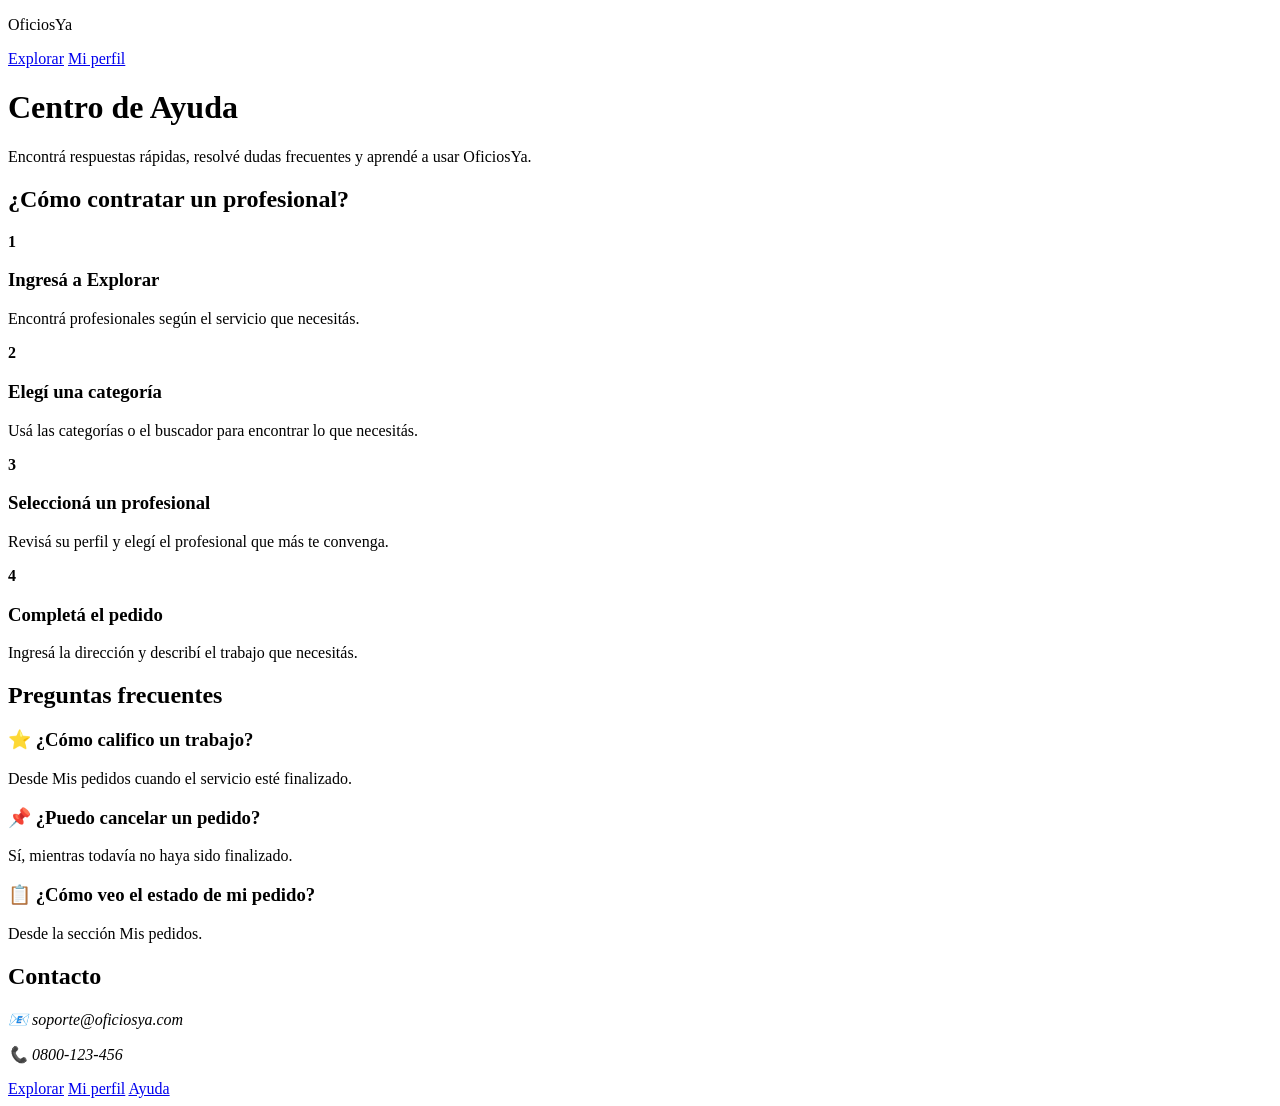
==== ayuda.html @ 7fcea19c "Actualizo la estructura de la página de ayuda" ====
<!DOCTYPE html>
<html lang="es">

<head>
    <meta charset="UTF-8">
    <meta name="viewport" content="width=device-width, initial-scale=1.0">
    <title>OficiosYa — Centro de Ayuda</title>
    <link rel="stylesheet" href="/css/styles.css?v=5">
</head>

<body>

    <header class="topbar">
        <p class="marca">
            <span class="punto"></span>
            OficiosYa
        </p>

        <nav>
            <a href="/pages/oficios.html">Explorar</a>
            <a href="/pages/perfil.html">Mi perfil</a>
        </nav>
    </header>

    <main class="seccion ayuda-container">

        <header class="ayuda-hero">
            <h1>Centro de Ayuda</h1>

            <p class="bajada">
                Encontrá respuestas rápidas, resolvé dudas frecuentes y aprendé a usar OficiosYa.
            </p>
        </header>

        <section class="panel ayuda-destacada">

            <h2>¿Cómo contratar un profesional?</h2>

            <section class="pasos-ayuda">

                <article class="paso-ayuda">
                    <strong class="numero-paso">1</strong>
                    <h3>Ingresá a Explorar</h3>
                    <p>
                        Encontrá profesionales según el servicio que necesitás.
                    </p>
                </article>

                <article class="paso-ayuda">
                    <strong class="numero-paso">2</strong>
                    <h3>Elegí una categoría</h3>
                    <p>
                        Usá las categorías o el buscador para encontrar lo que necesitás.
                    </p>
                </article>

                <article class="paso-ayuda">
                    <strong class="numero-paso">3</strong>
                    <h3>Seleccioná un profesional</h3>
                    <p>
                        Revisá su perfil y elegí el profesional que más te convenga.
                    </p>
                </article>

                <article class="paso-ayuda">
                    <strong class="numero-paso">4</strong>
                    <h3>Completá el pedido</h3>
                    <p>
                        Ingresá la dirección y describí el trabajo que necesitás.
                    </p>
                </article>

            </section>

        </section>

        <section class="panel">

            <h2>Preguntas frecuentes</h2>

            <article class="faq-item">
                <h3>⭐ ¿Cómo califico un trabajo?</h3>
                <p>
                    Desde Mis pedidos cuando el servicio esté finalizado.
                </p>
            </article>

            <article class="faq-item">
                <h3>📌 ¿Puedo cancelar un pedido?</h3>
                <p>
                    Sí, mientras todavía no haya sido finalizado.
                </p>
            </article>

            <article class="faq-item">
                <h3>📋 ¿Cómo veo el estado de mi pedido?</h3>
                <p>
                    Desde la sección Mis pedidos.
                </p>
            </article>

        </section>

        <section class="panel contacto-panel">

            <h2>Contacto</h2>

            <address class="contacto-grid">

                <p class="contacto-item">
                    📧 soporte@oficiosya.com
                </p>

                <p class="contacto-item">
                    📞 0800-123-456
                </p>

            </address>

        </section>

    </main>

    <footer class="bottom-nav">
        <nav>
            <a href="/pages/oficios.html">Explorar</a>
            <a href="/pages/perfil.html">Mi perfil</a>
            <a href="/pages/ayuda.html">Ayuda</a>
        </nav>
    </footer>

</body>
</html>
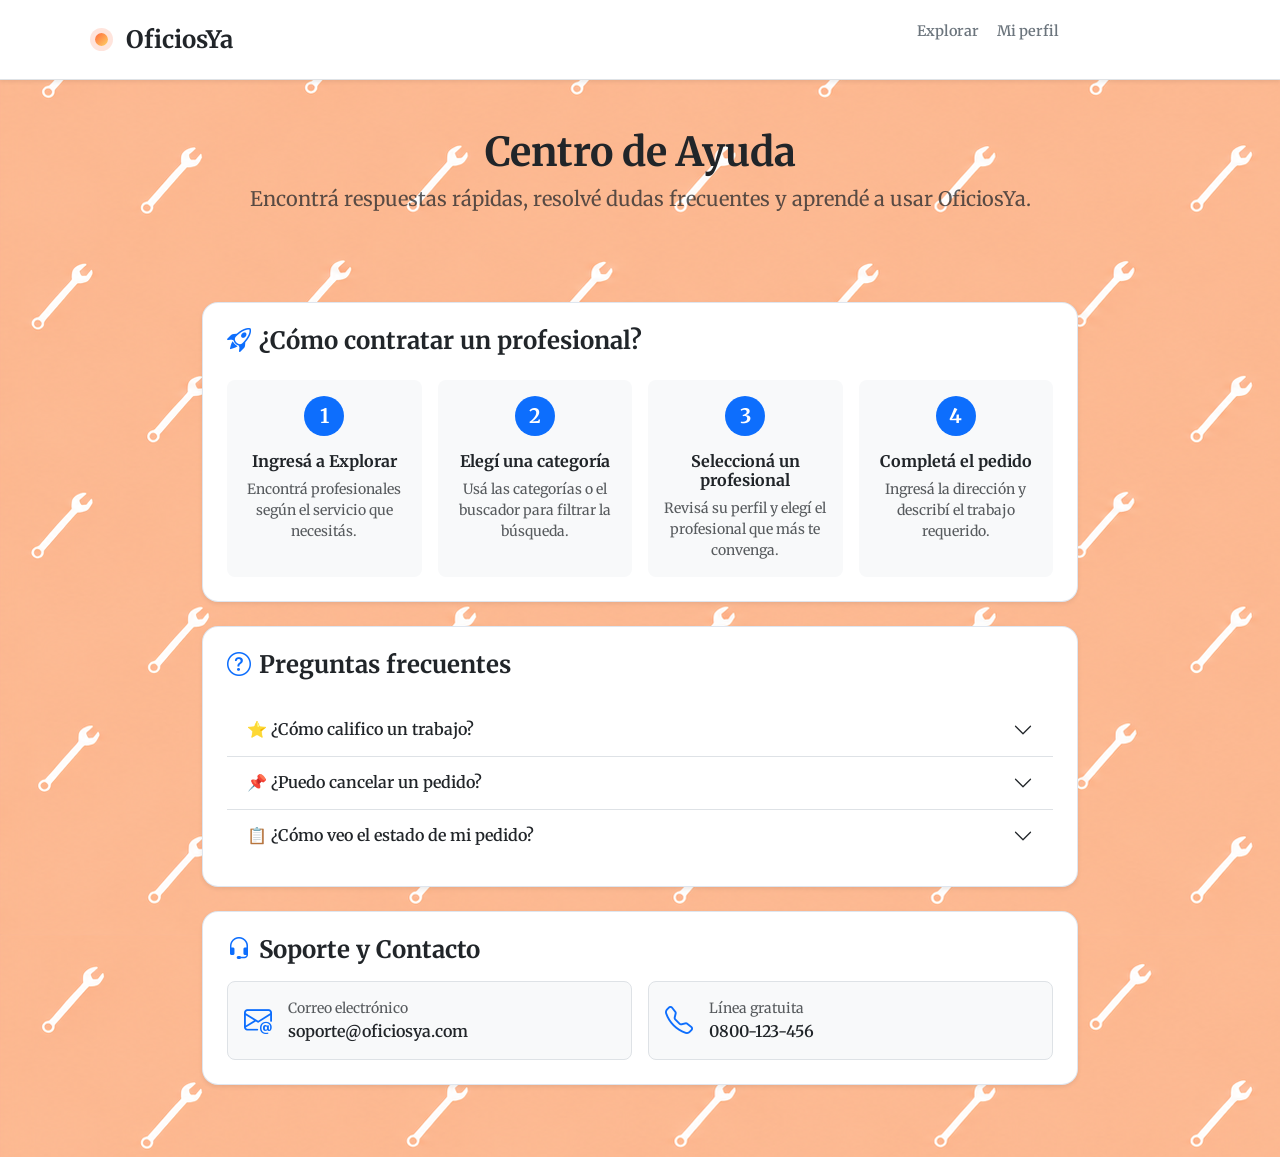
==== commit dd8f4cc1: "Agregue centro de ayuda con preguntas frecuentes en la pagina ayuda.html" ====
--- a/ayuda.html
+++ b/ayuda.html
@@ -5,129 +5,185 @@
     <meta charset="UTF-8">
     <meta name="viewport" content="width=device-width, initial-scale=1.0">
     <title>OficiosYa — Centro de Ayuda</title>
-    <link rel="stylesheet" href="/css/styles.css?v=5">
+
+    <!-- Bootstrap 5 CSS e Icons -->
+    <link href="https://cdn.jsdelivr.net/npm/bootstrap@5.3.3/dist/css/bootstrap.min.css" rel="stylesheet">
+    <link rel="stylesheet" href="https://cdn.jsdelivr.net/npm/bootstrap-icons@1.11.3/font/bootstrap-icons.min.css">
+    <link rel="stylesheet" href="styles.css">
 </head>
 
-<body>
+<body class="bg-light pb-5">
 
-    <header class="topbar">
-        <p class="marca">
-            <span class="punto"></span>
-            OficiosYa
-        </p>
-
-        <nav>
-            <a href="/pages/oficios.html">Explorar</a>
-            <a href="/pages/perfil.html">Mi perfil</a>
+    <!-- Header Principal -->
+    <header class="topbar border-bottom bg-white sticky-top shadow-sm py-2 px-3">
+        <nav class="container d-flex align-items-center justify-content-between">
+            <a href="menu.html" class="marca d-flex align-items-center text-decoration-none fw-bold fs-4 text-dark">
+                <span class="punto me-2"></span> OficiosYa
+            </a>
+            <ul class="nav d-none d-md-flex gap-3 list-unstyled mb-0">
+                <li><a href="oficios.html" class="nav-link text-secondary fw-semibold p-0">Explorar</a></li>
+                <li><a href="perfil.html" class="nav-link text-secondary fw-semibold p-0">Mi perfil</a></li>
+                <li>
+                <button id="btn-cerrar-sesion" class="btn btn-outline-danger btn-sm rounded-pill px-3">
+                    Cerrar sesión
+                </button>
+            </li>
+            </ul>
         </nav>
     </header>
 
-    <main class="seccion ayuda-container">
+    <!-- Contenido Principal -->
+    <main class="container my-4 ayuda-container" style="max-width: 900px;">
 
-        <header class="ayuda-hero">
-            <h1>Centro de Ayuda</h1>
-
-            <p class="bajada">
+        <!-- Hero Section -->
+        <header class="ayuda-hero text-center mb-5 py-4">
+            <h1 class="display-6 fw-bold text-dark mb-2">Centro de Ayuda</h1>
+            <p class="bajada text-muted fs-5">
                 Encontrá respuestas rápidas, resolvé dudas frecuentes y aprendé a usar OficiosYa.
             </p>
         </header>
 
-        <section class="panel ayuda-destacada">
+        <!-- Pasos para contratar -->
+        <section class="panel ayuda-destacada bg-white rounded-4 p-4 shadow-sm mb-4">
+            <h2 class="h4 fw-bold text-dark mb-4 d-flex align-items-center gap-2">
+                <i class="bi bi-rocket-takeoff text-primary"></i> ¿Cómo contratar un profesional?
+            </h2>
 
-            <h2>¿Cómo contratar un profesional?</h2>
-
-            <section class="pasos-ayuda">
-
-                <article class="paso-ayuda">
-                    <strong class="numero-paso">1</strong>
-                    <h3>Ingresá a Explorar</h3>
-                    <p>
-                        Encontrá profesionales según el servicio que necesitás.
-                    </p>
+            <section class="row g-3 pasos-ayuda">
+                <article class="col-12 col-sm-6 col-md-3">
+                    <section class="card h-100 border-0 bg-light p-3 text-center rounded-3">
+                        <span class="badge bg-primary rounded-circle mb-3 mx-auto d-flex align-items-center justify-content-center fs-5" style="width: 40px; height: 40px;">1</span>
+                        <h3 class="h6 fw-bold text-dark">Ingresá a Explorar</h3>
+                        <p class="small text-muted mb-0">Encontrá profesionales según el servicio que necesitás.</p>
+                    </section>
                 </article>
 
-                <article class="paso-ayuda">
-                    <strong class="numero-paso">2</strong>
-                    <h3>Elegí una categoría</h3>
-                    <p>
-                        Usá las categorías o el buscador para encontrar lo que necesitás.
-                    </p>
+                <article class="col-12 col-sm-6 col-md-3">
+                    <section class="card h-100 border-0 bg-light p-3 text-center rounded-3">
+                        <span class="badge bg-primary rounded-circle mb-3 mx-auto d-flex align-items-center justify-content-center fs-5" style="width: 40px; height: 40px;">2</span>
+                        <h3 class="h6 fw-bold text-dark">Elegí una categoría</h3>
+                        <p class="small text-muted mb-0">Usá las categorías o el buscador para filtrar la búsqueda.</p>
+                    </section>
                 </article>
 
-                <article class="paso-ayuda">
-                    <strong class="numero-paso">3</strong>
-                    <h3>Seleccioná un profesional</h3>
-                    <p>
-                        Revisá su perfil y elegí el profesional que más te convenga.
-                    </p>
+                <article class="col-12 col-sm-6 col-md-3">
+                    <section class="card h-100 border-0 bg-light p-3 text-center rounded-3">
+                        <span class="badge bg-primary rounded-circle mb-3 mx-auto d-flex align-items-center justify-content-center fs-5" style="width: 40px; height: 40px;">3</span>
+                        <h3 class="h6 fw-bold text-dark">Seleccioná un profesional</h3>
+                        <p class="small text-muted mb-0">Revisá su perfil y elegí el profesional que más te convenga.</p>
+                    </section>
                 </article>
 
-                <article class="paso-ayuda">
-                    <strong class="numero-paso">4</strong>
-                    <h3>Completá el pedido</h3>
-                    <p>
-                        Ingresá la dirección y describí el trabajo que necesitás.
-                    </p>
+                <article class="col-12 col-sm-6 col-md-3">
+                    <section class="card h-100 border-0 bg-light p-3 text-center rounded-3">
+                        <span class="badge bg-primary rounded-circle mb-3 mx-auto d-flex align-items-center justify-content-center fs-5" style="width: 40px; height: 40px;">4</span>
+                        <h3 class="h6 fw-bold text-dark">Completá el pedido</h3>
+                        <p class="small text-muted mb-0">Ingresá la dirección y describí el trabajo requerido.</p>
+                    </section>
+                </article>
+            </section>
+        </section>
+
+        <!-- Preguntas Frecuentes (Accordion) -->
+        <section class="panel bg-white rounded-4 p-4 shadow-sm mb-4">
+            <h2 class="h4 fw-bold text-dark mb-4 d-flex align-items-center gap-2">
+                <i class="bi bi-question-circle text-primary"></i> Preguntas frecuentes
+            </h2>
+
+            <section class="accordion accordion-flush" id="faqAccordion">
+                <article class="accordion-item border-bottom">
+                    <h3 class="accordion-header">
+                        <button class="accordion-button collapsed fw-semibold text-dark fs-6" type="button" data-bs-toggle="collapse" data-bs-target="#faqOne">
+                            ⭐ ¿Cómo califico un trabajo?
+                        </button>
+                    </h3>
+                    <section id="faqOne" class="accordion-collapse collapse" data-bs-parent="#faqAccordion">
+                        <p class="accordion-body text-muted small mb-0">
+                            Podés calificar y dejar tu reseña desde la sección <strong>Mis pedidos</strong> una vez que el profesional haya marcado el servicio como finalizado.
+                        </p>
+                    </section>
                 </article>
 
+                <article class="accordion-item border-bottom">
+                    <h3 class="accordion-header">
+                        <button class="accordion-button collapsed fw-semibold text-dark fs-6" type="button" data-bs-toggle="collapse" data-bs-target="#faqTwo">
+                            📌 ¿Puedo cancelar un pedido?
+                        </button>
+                    </h3>
+                    <section id="faqTwo" class="accordion-collapse collapse" data-bs-parent="#faqAccordion">
+                        <p class="accordion-body text-muted small mb-0">
+                            Sí, podés cancelar un pedido en cualquier momento mientras todavía no haya sido marcado como finalizado por el trabajador.
+                        </p>
+                    </section>
+                </article>
+
+                <article class="accordion-item">
+                    <h3 class="accordion-header">
+                        <button class="accordion-button collapsed fw-semibold text-dark fs-6" type="button" data-bs-toggle="collapse" data-bs-target="#faqThree">
+                            📋 ¿Cómo veo el estado de mi pedido?
+                        </button>
+                    </h3>
+                    <section id="faqThree" class="accordion-collapse collapse" data-bs-parent="#faqAccordion">
+                        <p class="accordion-body text-muted small mb-0">
+                            Ingresando a la sección <strong>Mis pedidos</strong> o desde tu panel principal en el menú de usuario.
+                        </p>
+                    </section>
+                </article>
             </section>
-
         </section>
 
-        <section class="panel">
+        <!-- Contacto -->
+        <section class="panel contacto-panel bg-white rounded-4 p-4 shadow-sm">
+            <h2 class="h4 fw-bold text-dark mb-3 d-flex align-items-center gap-2">
+                <i class="bi bi-headset text-primary"></i> Soporte y Contacto
+            </h2>
 
-            <h2>Preguntas frecuentes</h2>
+            <address class="row g-3 mb-0 fs-6 fst-normal">
+                <article class="col-12 col-md-6">
+                    <section class="d-flex align-items-center gap-3 p-3 bg-light rounded-3 border">
+                        <i class="bi bi-envelope-at fs-3 text-primary"></i>
+                        <p class="mb-0">
+                            <span class="d-block small text-muted">Correo electrónico</span>
+                            <a href="mailto:soporte@oficiosya.com" class="fw-semibold text-dark text-decoration-none">soporte@oficiosya.com</a>
+                        </p>
+                    </section>
+                </article>
 
-            <article class="faq-item">
-                <h3>⭐ ¿Cómo califico un trabajo?</h3>
-                <p>
-                    Desde Mis pedidos cuando el servicio esté finalizado.
-                </p>
-            </article>
-
-            <article class="faq-item">
-                <h3>📌 ¿Puedo cancelar un pedido?</h3>
-                <p>
-                    Sí, mientras todavía no haya sido finalizado.
-                </p>
-            </article>
-
-            <article class="faq-item">
-                <h3>📋 ¿Cómo veo el estado de mi pedido?</h3>
-                <p>
-                    Desde la sección Mis pedidos.
-                </p>
-            </article>
-
-        </section>
-
-        <section class="panel contacto-panel">
-
-            <h2>Contacto</h2>
-
-            <address class="contacto-grid">
-
-                <p class="contacto-item">
-                    📧 soporte@oficiosya.com
-                </p>
-
-                <p class="contacto-item">
-                    📞 0800-123-456
-                </p>
-
+                <article class="col-12 col-md-6">
+                    <section class="d-flex align-items-center gap-3 p-3 bg-light rounded-3 border">
+                        <i class="bi bi-telephone fs-3 text-primary"></i>
+                        <p class="mb-0">
+                            <span class="d-block small text-muted">Línea gratuita</span>
+                            <a href="tel:0800123456" class="fw-semibold text-dark text-decoration-none">0800-123-456</a>
+                        </p>
+                    </section>
+                </article>
             </address>
-
         </section>
 
     </main>
 
-    <footer class="bottom-nav">
-        <nav>
-            <a href="/pages/oficios.html">Explorar</a>
-            <a href="/pages/perfil.html">Mi perfil</a>
-            <a href="/pages/ayuda.html">Ayuda</a>
+    <!-- Navegación inferior Móvil -->
+    <footer class="bottom-nav d-md-none fixed-bottom bg-white border-top py-2">
+        <nav class="d-flex justify-content-around align-items-center">
+            <a href="oficios.html" class="d-flex flex-column align-items-center text-decoration-none text-secondary small">
+                <i class="bi bi-search fs-5"></i>
+                <span>Explorar</span>
+            </a>
+            <a href="perfil.html" class="d-flex flex-column align-items-center text-decoration-none text-secondary small">
+                <i class="bi bi-person fs-5"></i>
+                <span>Mi perfil</span>
+            </a>
+            <a href="ayuda.html" class="d-flex flex-column align-items-center text-decoration-none text-primary fw-bold small">
+                <i class="bi bi-question-circle-fill fs-5"></i>
+                <span>Ayuda</span>
+            </a>
         </nav>
     </footer>
 
+    <!-- JS de Bootstrap y App Centralizada -->
+    <script src="https://cdn.jsdelivr.net/npm/bootstrap@5.3.3/dist/js/bootstrap.bundle.min.js"></script>
+    <script src="app.js"></script>
 </body>
+
 </html>
--- a/styles.css
+++ b/styles.css
@@ -0,0 +1,2098 @@
+@import url('https://fonts.googleapis.com/css2?family=Merriweather:ital,opsz,wght@0,18..144,300..900;1,18..144,300..900&display=swap');
+:root {
+  --azul: #17324d;
+  --azul-claro: #28577a;
+  --azul-tinta: #0f2233;
+  --terracota: #ff6b3d;
+  --terracota-oscuro: #dd4f25;
+  --fondo: #f5f7fb;
+  --fondo-calido: #fff7f1;
+  --papel: #ffffff;
+  --texto: #18212f;
+  --texto-suave: #667085;
+  --verde: #16875d;
+  --rojo: #d94646;
+  --borde: #dde5ee;
+  --borde-fuerte: #c7d2df;
+
+  --sombra: 0 10px 30px rgba(20, 45, 75, 0.08);
+  --sombra-fuerte: 0 18px 50px rgba(20, 45, 75, 0.16);
+
+  --radio: 18px;
+}
+
+* {
+  box-sizing: border-box;
+}
+
+html {
+  scroll-behavior: smooth;
+}
+
+body {
+  margin: 0;
+  min-height: 100vh;
+  padding-bottom: 112px;
+  background-image: url('./img/fondollave.png');
+
+  font-family: 'Merriweather', system-ui, sans-serif;
+  color: var(--texto);
+
+
+}
+
+body.sin-bottom-nav {
+  padding-bottom: 0;
+}
+
+a {
+  color: inherit;
+  text-decoration: none;
+}
+/* --- 
+button,
+input,
+select,
+textarea {
+  font: inherit;
+}
+
+h1,
+h2,
+h3,
+.titulo-marca {
+  margin: 0;
+  color: var(--azul-tinta);
+}
+
+h1 {
+  font-size: clamp(2rem, 4vw, 3rem);
+  line-height: 1.06;
+  font-weight: 800;
+}
+
+h2 {
+  font-size: 1.25rem;
+  line-height: 1.2;
+  font-weight: 800;
+}
+
+h3 {
+  font-size: 1rem;
+  line-height: 1.3;
+  font-weight: 700;
+} --- */
+
+.topbar {
+  position: sticky;
+  top: 0;
+  z-index: 20;
+
+  display: flex;
+  align-items: center;
+  justify-content: space-between;
+  gap: 16px;
+
+  min-height: 80px;
+  padding: 14px clamp(16px, 4vw, 34px);
+
+  color: #fff;
+  background: rgba(15, 34, 51, 0.92);
+  border-bottom: 1px solid rgba(255, 255, 255, 0.12);
+  box-shadow: 0 14px 36px rgba(15, 34, 51, 0.18);
+
+  backdrop-filter: blur(16px);
+}
+
+.topbar .marca {
+  display: inline-flex;
+  align-items: center;
+  gap: 10px;
+
+  font-size: 1.18rem;
+  font-weight: 800;
+  white-space: nowrap;
+}
+
+.marca .punto {
+  width: 13px;
+  height: 13px;
+
+  border-radius: 999px;
+  background: linear-gradient(135deg, var(--terracota), #ffd166);
+
+  box-shadow: 0 0 0 5px rgba(255, 107, 61, 0.18);
+}
+
+.topbar nav {
+  display: flex;
+  align-items: center;
+  justify-content: flex-end;
+  flex-wrap: wrap;
+  gap: 8px;
+
+  font-size: 0.9rem;
+}
+
+.topbar nav a,
+.topbar nav button {
+  padding: 8px 12px;
+
+  color: rgba(255, 255, 255, 0.9);
+  background: rgba(255, 255, 255, 0.08);
+
+  border: 1px solid rgba(255, 255, 255, 0.1);
+  border-radius: 999px;
+
+  cursor: pointer;
+  transition: 160ms ease;
+}
+
+.topbar nav a:hover,
+.topbar nav button:hover {
+  color: #fff;
+  background: rgba(255, 255, 255, 0.15);
+}
+
+.usuario-chip {
+  display: inline-flex;
+  align-items: center;
+  gap: 8px;
+
+  padding: 8px 12px;
+
+  color: #fff;
+  background: rgba(255, 255, 255, 0.13);
+
+  border: 1px solid rgba(255, 255, 255, 0.14);
+  border-radius: 999px;
+
+  font-size: 0.84rem;
+  font-weight: 600;
+}
+
+
+.landing-header {
+  background: transparent;
+  border-bottom: none;
+}
+
+.landing-header-inner {
+  display: flex;
+  align-items: center;
+  justify-content: space-between;
+  gap: 16px;
+
+  max-width: 1100px;
+  margin: 0 auto;
+ padding: 5px 24px;
+}
+
+.marca-landing {
+  color: var(--azul-tinta);
+  font-size: 2.4rem;
+  font-weight: 800;
+}
+
+.marca-landing .resaltado-marca {
+  color: var(--terracota);
+}
+ 
+
+/*---.landing-header-acciones {
+  display: flex;
+  align-items: center;
+  gap: 10px;
+}
+
+.btn-header-fantasma,
+.btn-header-solido {
+  min-height: 32px;
+  padding: 6px 14px;
+
+  border-radius: 999px;
+
+  font-weight: 700;
+  cursor: pointer;
+  transition: 160ms ease;
+}
+
+.btn-header-fantasma {
+  color: var(--azul);
+  background: #fff;
+  border: 1px solid var(--borde);
+}
+
+.btn-header-solido {
+  color: #fff;
+  background: var(--azul);
+  border: 1px solid var(--azul);
+}
+
+.btn-header-fantasma:hover {
+  border-color: var(--azul-claro);
+  transform: translateY(-1px);
+}
+
+.btn-header-solido:hover {
+  background: var(--azul-claro);
+  transform: translateY(-1px);
+} ----*/
+
+
+/* --- .contenedor,
+.contenedor-angosto {
+  width: min(100%, 1040px);
+  margin: 0 auto;
+  padding: clamp(28px, 5vw, 48px) 20px 64px;
+}
+
+.contenedor-angosto {
+  width: min(100%, 620px);
+} -----*/
+
+.encabezado-pagina {
+  margin-bottom: 24px;
+}
+
+.encabezado-pagina .eyebrow {
+  display: inline-flex;
+
+  margin-bottom: 8px;
+  padding: 6px 10px;
+
+  color: var(--terracota-oscuro);
+  background: rgba(255, 107, 61, 0.11);
+
+  border-radius: 999px;
+
+  font-size: 0.72rem;
+  font-weight: 800;
+  letter-spacing: 0.08em;
+  text-transform: uppercase;
+}
+
+.encabezado-pagina h1 {
+  font-size: clamp(1.7rem, 4vw, 2.35rem);
+}
+
+.encabezado-pagina p {
+  margin: 8px 0 0;
+
+  color: var(--texto-suave);
+  line-height: 1.55;
+}
+
+.panel {
+  padding: clamp(20px, 4vw, 32px);
+
+  background: rgba(255, 255, 255, 0.88);
+  border: 1px solid rgba(221, 229, 238, 0.94);
+  border-radius: var(--radio);
+
+  box-shadow: var(--sombra);
+
+  backdrop-filter: blur(12px);
+}
+
+/* --- .campo {
+  margin-bottom: 18px;
+}
+
+.campo label {
+  display: block;
+
+  margin-bottom: 7px;
+
+  color: var(--azul);
+  font-size: 0.86rem;
+  font-weight: 700;
+}
+
+.campo input,
+.campo select,
+.campo textarea {
+  width: 100%;
+  min-height: 46px;
+  padding: 12px 14px;
+
+  color: var(--texto);
+  background: #f9fbfd;
+
+  border: 1px solid var(--borde);
+  border-radius: 12px;
+
+  outline: none;
+  transition: 160ms ease;
+}
+
+.campo textarea {
+  min-height: 108px;
+  resize: vertical;
+  line-height: 1.5;
+}
+
+.campo input:focus,
+.campo select:focus,
+.campo textarea:focus {
+  background: #fff;
+  border-color: var(--terracota);
+
+  box-shadow: 0 0 0 4px rgba(255, 107, 61, 0.14);
+}
+
+.btn {
+  display: inline-flex;
+  align-items: center;
+  justify-content: center;
+  gap: 8px;
+
+  min-height: 44px;
+  padding: 12px 20px;
+
+  border: 1px solid transparent;
+  border-radius: 12px;
+
+  font-weight: 800;
+  cursor: pointer;
+  transition: 160ms ease;
+}
+
+.btn:active {
+  transform: translateY(1px);
+}---*/
+
+.btn-primario {
+  color: #fff;
+  background: linear-gradient(
+    135deg,
+    var(--terracota),
+    #ff8a57
+  );
+
+  box-shadow: 0 10px 22px rgba(255, 107, 61, 0.26);
+}
+
+.btn-primario:hover {
+  background: linear-gradient(
+    135deg,
+    var(--terracota-oscuro),
+    var(--terracota)
+  );
+
+  box-shadow: 0 14px 30px rgba(255, 107, 61, 0.34);
+  transform: translateY(-1px);
+}
+
+.btn-secundario {
+  color: #fff;
+  background: var(--azul);
+}
+
+.btn-secundario:hover {
+  background: var(--azul-claro);
+  transform: translateY(-1px);
+}
+
+.btn-fantasma {
+  color: var(--azul);
+  background: #fff;
+  border-color: var(--borde);
+}
+
+.btn-fantasma:hover {
+  border-color: var(--azul-claro);
+  transform: translateY(-1px);
+}
+
+.btn-bloque {
+  width: 100%;
+}
+
+.btn-chico {
+  min-height: 34px;
+  padding: 8px 13px;
+  border-radius: 10px;
+
+  font-size: 0.82rem;
+}
+
+.btn-ocupado {
+  color: var(--texto-suave);
+  background: #eef2f6;
+  border-color: #e5ebf1;
+
+  cursor: not-allowed;
+}
+
+
+.tabs-rol {
+  display: flex;
+  gap: 5px;
+
+  margin-bottom: 24px;
+  padding: 5px;
+
+  background: #eef3f8;
+  border: 1px solid var(--borde);
+  border-radius: 14px;
+}
+
+.tabs-rol button {
+  flex: 1;
+  min-height: 42px;
+
+  border: 0;
+  border-radius: 10px;
+
+  background: transparent;
+  color: var(--texto-suave);
+
+  font-weight: 800;
+  cursor: pointer;
+}
+
+.tabs-rol button.activo {
+  color: #fff;
+  background: var(--azul);
+
+  box-shadow: 0 8px 18px rgba(23, 50, 77, 0.2);
+}
+
+/*--------*/
+.hero {
+  width: min(100%, 720px);
+  margin: 0 auto;
+  padding: clamp(30px, 6vw, 58px) 20px 10px;
+}
+
+.hero .ubicacion-chip {
+  display: inline-flex;
+  align-items: center;
+  gap: 7px;
+
+  margin-bottom: 16px;
+  padding: 7px 12px;
+
+  color: var(--terracota-oscuro);
+  background: rgba(255, 107, 61, 0.12);
+
+  border: 1px solid rgba(255, 107, 61, 0.18);
+  border-radius: 999px;
+
+  font-size: 0.75rem;
+  font-weight: 800;
+  letter-spacing: 0.04em;
+  text-transform: uppercase;
+}
+
+.hero h1 .resaltado {
+  color: var(--terracota);
+}
+
+.hero p.bajada {
+  margin: 14px 0 0;
+
+  color: var(--texto-suave);
+  font-size: 1rem;
+  line-height: 1.6;
+}
+
+
+.buscador-hero {
+  display: flex;
+  align-items: center;
+  gap: 8px;
+
+  margin-top: 24px;
+  padding: 7px;
+
+  background: #fff;
+  border: 1px solid var(--borde);
+  border-radius: 16px;
+
+  box-shadow: var(--sombra);
+}
+
+.buscador-hero input {
+  flex: 1;
+  min-width: 0;
+  min-height: 48px;
+
+  padding: 0 14px;
+
+  border: 0;
+  outline: none;
+
+  color: var(--texto);
+  background: transparent;
+}
+
+.buscador-hero button {
+  flex-shrink: 0;
+
+  min-height: 48px;
+  padding: 0 18px;
+
+  color: #fff;
+  background: var(--azul);
+ border: 0;
+ border-radius: 12px;
+
+  font-weight: 800;
+  cursor: pointer;
+}
+
+.buscador-hero button:hover {
+  background: var(--azul-claro);
+}
+
+.banner-promo,
+.seccion,
+.como-funciona {
+  width: min(100%, 720px);
+  margin: 0 auto;
+  padding: 28px 20px 0;
+}
+
+.banner-promo .caja {
+  display: flex;
+  align-items: center;
+  justify-content: space-between;
+  gap: 14px;
+
+  padding: 18px;
+
+  background: linear-gradient(
+    135deg,
+    #fff,
+    var(--fondo-calido)
+  );
+
+  border: 1px solid rgba(255, 107, 61, 0.25);
+  border-radius: var(--radio);
+
+  box-shadow: var(--sombra);
+}
+
+.banner-promo .texto strong {
+  display: block;
+  margin-bottom: 3px;
+
+  color: var(--azul-tinta);
+  font-size: 0.96rem;
+}
+
+.banner-promo .texto span {
+  color: var(--texto-suave);
+  font-size: 0.86rem;
+  line-height: 1.45;
+}
+
+.seccion .fila-titulo,
+.como-funciona .fila-titulo {
+  display: flex;
+  align-items: center;
+  justify-content: space-between;
+  gap: 14px;
+
+  margin-bottom: 16px;
+}
+
+.seccion .fila-titulo a {
+  color: var(--terracota-oscuro);
+  font-size: 0.86rem;
+  font-weight: 800;
+}
+
+.grid-categorias {
+  display: grid;
+
+  grid-template-columns: repeat(4, minmax(0, 1fr));
+  gap: 12px;
+}
+
+.chip-categoria {
+  display: flex;
+  flex-direction: column;
+  align-items: center;
+  justify-content: center;
+
+  min-height: 96px;
+  padding: 14px 8px;
+
+  background: rgba(255, 255, 255, 0.88);
+  border: 1px solid var(--borde);
+  border-radius: 16px;
+
+  box-shadow: 0 8px 20px rgba(20, 45, 75, 0.06);
+
+  text-align: center;
+  cursor: pointer;
+  transition: 160ms ease;
+}
+
+.chip-categoria:hover,
+.chip-categoria.activo {
+  background: #fff7f1;
+  border-color: rgba(255, 107, 61, 0.58);
+  transform: translateY(-2px);
+}
+
+.chip-categoria .icono-cat {
+  font-size: 1.45rem;
+}
+ .icono-img {
+  width: 40px;
+  height: 40px;
+}
+ .boton-img {
+  width: 32px;
+  height: 32px;
+}
+.chip-categoria .label-cat {
+  color: var(--texto);
+  font-size: 0.72rem;
+  font-weight: 800;
+  line-height: 1.2;
+  overflow-wrap: anywhere;
+}
+
+.chip-categoria.activo .label-cat {
+  color: var(--terracota-oscuro);
+}
+/*--------*/
+.tarjeta-profesional,
+.tarjeta-pedido,
+.ficha-oficio,
+.paso-funciona,
+.acceso-card {
+  background: rgba(255, 255, 255, 0.92);
+  border: 1px solid var(--borde);
+  border-radius: var(--radio);
+
+  box-shadow: 0 8px 22px rgba(20, 45, 75, 0.06);
+
+  transition: 160ms ease;
+}
+
+.tarjeta-profesional,
+.tarjeta-pedido,
+.ficha-oficio {
+  margin-bottom: 14px;
+}
+
+.tarjeta-profesional {
+  cursor: pointer;
+}
+
+/* Complementos visuales: la grilla, los cards, los botones y las nav-pills
+   se resuelven con Bootstrap; estas reglas sólo mantienen la identidad OficiosYa. */
+.category-card {
+  transition: transform 160ms ease, box-shadow 160ms ease;
+}
+
+.category-card:hover {
+  transform: translateY(-3px);
+  box-shadow: var(--sombra-fuerte) !important;
+}
+
+/* Categorías y buscador: color suave sin perder contraste ni legibilidad. */
+.category-card {
+  color: var(--azul-tinta) !important;
+  background-color: rgba(40, 87, 122, 0.14) !important;
+  border: 1px solid rgba(40, 87, 122, 0.28) !important;
+}
+
+.category-card .label-cat {
+  color: var(--azul-tinta) !important;
+}
+
+.category-card:hover,
+.category-card:focus-visible {
+  color: var(--azul-tinta) !important;
+  background-color: rgba(40, 87, 122, 0.23) !important;
+  border-color: rgba(40, 87, 122, 0.55) !important;
+}
+
+.search-transparent {
+  background: transparent !important;
+}
+
+.search-transparent .form-control {
+  color: var(--azul-tinta) !important;
+  background-color: transparent !important;
+  border-color: rgba(40, 87, 122, 0.45) !important;
+  box-shadow: none !important;
+}
+
+.search-transparent .form-control::placeholder {
+  color: #526a7e;
+  opacity: 1;
+}
+
+.search-transparent .form-control:focus {
+  border-color: var(--azul-claro) !important;
+  box-shadow: 0 0 0 0.25rem rgba(40, 87, 122, 0.18) !important;
+}
+
+/* Tarjetas "Cerca de vos": borde azul oscuro bien marcado y relleno claro
+   que combina con el borde sin tapar el texto ni los datos. */
+.tarjeta-profesional.bg-primary-subtle,
+.tarjeta-profesional.bg-info-subtle {
+  background-color: rgba(23, 50, 77, 0.06) !important;
+  background-image: linear-gradient(
+    180deg,
+    rgba(23, 50, 77, 0.09),
+    rgba(23, 50, 77, 0.03)
+  ) !important;
+  border: 2px solid var(--azul-tinta) !important;
+  box-shadow: 0 8px 22px rgba(15, 34, 51, 0.1);
+}
+
+.tarjeta-profesional.bg-primary-subtle:hover,
+.tarjeta-profesional.bg-info-subtle:hover {
+  background-color: rgba(23, 50, 77, 0.1) !important;
+  border-color: var(--azul-tinta) !important;
+  box-shadow: var(--sombra-fuerte);
+  transform: translateY(-2px);
+}
+
+.transparencia {
+  background: rgba(255, 255, 255, 0.571);
+}
+.hombre-logo {
+  width: 40px;
+  height: 40px;
+  border-radius: 50%;
+  object-fit: cover;
+}
+.tarjeta-profesional:hover,
+.ficha-oficio:hover,
+.acceso-card:hover {
+  border-color: rgba(255, 107, 61, 0.55);
+  box-shadow: var(--sombra-fuerte);
+  transform: translateY(-2px);
+}
+
+.tarjeta-profesional .fila-cabecera,
+.ficha-oficio {
+  display: flex;
+  align-items: flex-start;
+  gap: 13px;
+}
+
+.avatar-profesional,
+.ficha-avatar {
+  position: relative;
+
+  display: inline-flex;
+  align-items: center;
+  justify-content: center;
+
+  width: 50px;
+  height: 50px;
+  flex-shrink: 0;
+
+  color: #fff;
+  background: linear-gradient(
+    135deg,
+    var(--azul),
+    var(--azul-claro)
+  );
+
+  border-radius: 16px;
+
+  font-weight: 800;
+
+  box-shadow: 0 10px 22px rgba(23, 50, 77, 0.2);
+}
+
+.avatar-profesional .punto-estado {
+  position: absolute;
+  right: -2px;
+  bottom: -2px;
+
+  width: 14px;
+  height: 14px;
+
+  border: 2px solid #fff;
+  border-radius: 999px;
+}
+
+.punto-estado.disponible {
+  background: var(--verde);
+}
+
+.punto-estado.ocupado {
+  background: var(--rojo);
+}
+
+.tarjeta-profesional .info-principal,
+.ficha-info {
+  flex: 1;
+  min-width: 0;
+}
+
+.tarjeta-profesional .nombre-prof,
+.ficha-info .nombre {
+  color: var(--azul-tinta);
+  font-weight: 800;
+}
+
+.tarjeta-profesional .oficio-prof {
+  margin-top: 3px;
+  color: var(--texto-suave);
+  font-size: 0.86rem;
+}
+
+.tarjeta-profesional .fila-meta {
+  display: flex;
+  align-items: center;
+  flex-wrap: wrap;
+  gap: 9px;
+
+  margin-top: 8px;
+
+  color: var(--texto-suave);
+  font-size: 0.78rem;
+}
+
+.tarjeta-profesional .fila-meta .rating,
+.ficha-rating .estrellas {
+  color: var(--terracota-oscuro);
+  font-weight: 800;
+}
+
+.tags-especialidad {
+  display: flex;
+  flex-wrap: wrap;
+  gap: 7px;
+
+  margin-top: 11px;
+}
+
+.tag-especialidad,
+.ficha-info .oficio-tag,
+.oficio-tag {
+  display: inline-flex;
+  align-items: center;
+
+  min-height: 24px;
+  padding: 4px 9px;
+
+  color: var(--azul);
+  background: #eef5fb;
+
+  border: 1px solid #d9e7f3;
+  border-radius: 999px;
+
+  font-size: 0.72rem;
+  font-weight: 800;
+}
+
+.tarjeta-profesional .fila-precio {
+  display: flex;
+  align-items: center;
+  justify-content: space-between;
+  gap: 12px;
+
+  margin-top: 14px;
+  padding-top: 14px;
+
+  border-top: 1px solid var(--borde);
+}
+
+.precio-hora {
+  color: var(--azul-tinta);
+  font-size: 1.04rem;
+  font-weight: 800;
+}
+
+.precio-hora span {
+  color: var(--texto-suave);
+  font-size: 0.78rem;
+  font-weight: 500;
+}
+
+.ficha-oficio {
+  position: relative;
+  padding: 18px;
+}
+
+.ficha-oficio::before {
+  content: '';
+
+  position: absolute;
+  inset: 16px auto 16px 0;
+
+  width: 4px;
+
+  background: var(--terracota);
+  border-radius: 0 999px 999px 0;
+}
+
+.ficha-info .desc {
+  margin-top: 6px;
+
+  color: var(--texto-suave);
+  font-size: 0.86rem;
+  line-height: 1.45;
+}
+
+.ficha-rating {
+  flex-shrink: 0;
+  text-align: right;
+}
+
+.ficha-rating .num {
+  margin-top: 3px;
+  color: var(--texto-suave);
+  font-size: 0.76rem;
+}
+
+.acceso-card {
+  padding: 22px;
+  cursor: pointer;
+}
+
+.grid-accesos {
+  display: grid;
+
+  grid-template-columns: repeat(
+    auto-fit,
+    minmax(220px, 1fr)
+  );
+
+  gap: 16px;
+}
+
+.acceso-card .icono {
+  display: inline-flex;
+  align-items: center;
+  justify-content: center;
+
+  width: 48px;
+  height: 48px;
+
+  margin-bottom: 14px;
+
+  color: var(--terracota-oscuro);
+  background: rgba(255, 107, 61, 0.12);
+
+  border-radius: 16px;
+
+  font-size: 1.35rem;
+}
+
+.acceso-card p {
+  margin: 7px 0 0;
+
+  color: var(--texto-suave);
+  font-size: 0.9rem;
+  line-height: 1.5;
+}
+
+.tarjeta-pedido {
+  padding: 18px;
+}
+
+.tarjeta-pedido .fila-top {
+  display: flex;
+  justify-content: space-between;
+  gap: 12px;
+
+  margin-bottom: 10px;
+}
+
+.tarjeta-pedido h3 {
+  color: var(--azul-tinta);
+}
+
+.tarjeta-pedido .meta {
+  margin-top: 5px;
+  color: var(--texto-suave);
+  font-size: 0.82rem;
+}
+
+.tarjeta-pedido .desc-pedido {
+  margin: 12px 0;
+
+  color: var(--texto);
+  font-size: 0.92rem;
+  line-height: 1.55;
+}
+
+/*--------*/
+.estado {
+  display: inline-flex;
+  align-items: center;
+
+  min-height: 26px;
+  padding: 5px 10px;
+
+  border-radius: 999px;
+
+  font-size: 0.72rem;
+  font-weight: 800;
+  letter-spacing: 0.02em;
+  text-transform: uppercase;
+}
+
+.estado-pendiente {
+  color: var(--terracota-oscuro);
+  background: rgba(255, 107, 61, 0.13);
+}
+
+.estado-aceptado,
+.estado-en-curso {
+  color: var(--azul-claro);
+  background: rgba(40, 87, 122, 0.12);
+}
+
+.estado-finalizado {
+  color: var(--verde);
+  background: rgba(22, 135, 93, 0.12);
+}
+
+.estado-cancelado {
+  color: var(--rojo);
+  background: rgba(217, 70, 70, 0.12);
+}
+
+.paso-funciona {
+  display: flex;
+  align-items: flex-start;
+  gap: 16px;
+
+  margin-bottom: 12px;
+  padding: 17px;
+}
+
+.paso-funciona .num-paso {
+  color: rgba(255, 107, 61, 0.38);
+  font-size: 1.55rem;
+  font-weight: 800;
+}
+
+.paso-funciona .icono-paso {
+  display: block;
+  margin-bottom: 5px;
+  font-size: 1.24rem;
+}
+
+.paso-funciona p {
+  margin: 4px 0 0;
+
+  color: var(--texto-suave);
+  font-size: 0.86rem;
+  line-height: 1.45;
+}
+
+
+.filtros-categoria {
+  display: flex;
+  flex-wrap: wrap;
+  gap: 10px;
+
+  margin-bottom: 24px;
+}
+
+.chip-filtro {
+  padding: 9px 14px;
+
+  color: var(--texto-suave);
+  background: #fff;
+
+  border: 1px solid var(--borde);
+  border-radius: 999px;
+
+  font-weight: 800;
+  cursor: pointer;
+}
+
+.chip-filtro:hover,
+.chip-filtro.activo {
+  color: #fff;
+  background: var(--azul);
+  border-color: var(--azul);
+}
+
+
+.mensaje {
+  margin-bottom: 16px;
+  padding: 13px 15px;
+
+  border-radius: 12px;
+
+  font-size: 0.9rem;
+  line-height: 1.45;
+}
+
+.mensaje-error {
+  color: var(--rojo);
+  background: rgba(217, 70, 70, 0.1);
+  border: 1px solid rgba(217, 70, 70, 0.22);
+}
+
+.mensaje-exito {
+  color: var(--verde);
+  background: rgba(22, 135, 93, 0.1);
+  border: 1px solid rgba(22, 135, 93, 0.2);
+}
+
+.estado-vacio {
+  padding: 44px 20px;
+
+  color: var(--texto-suave);
+  text-align: center;
+}
+
+.estado-vacio .icono-vacio {
+  margin-bottom: 10px;
+  font-size: 2.2rem;
+  opacity: 0.6;
+}
+
+.bottom-nav {
+  position: fixed;
+  left: 50%;
+  bottom: 14px;
+  z-index: 1030;
+
+  display: flex;
+  align-items: center;
+  justify-content: space-around;
+
+  width: min(calc(100% - 24px), 520px);
+
+  transform: translateX(-50%);
+
+  padding: 8px;
+
+  background: rgba(255, 255, 255, 0.96);
+  border: 1px solid var(--borde);
+  border-radius: 20px;
+  box-shadow: var(--sombra-fuerte);
+  backdrop-filter: blur(14px);
+}
+
+
+.bottom-nav a {
+  display: flex;
+  flex: 1;
+  flex-direction: column;
+  align-items: center;
+
+  max-width: 110px;
+  gap: 4px;
+
+  padding: 8px 6px;
+
+  color: var(--texto-suave);
+  border-radius: 15px;
+
+  font-size: 0.68rem;
+  font-weight: 800;
+}
+
+.bottom-nav a .icono-nav {
+  font-size: 1.2rem;
+}
+
+.bottom-nav a.activo {
+  color: var(--terracota-oscuro);
+  background: rgba(255, 107, 61, 0.11);
+}
+
+.bottom-nav a:hover {
+  color: var(--azul);
+  background: #eef5fb;
+}
+
+/* Deja aire real debajo del último bloque de contenido para que nada
+   quede tapado por la barra flotante de navegación inferior. */
+main:last-of-type,
+#vista-cliente,
+#vista-trabajador {
+  margin-bottom: 96px;
+}
+
+/*--------*/
+.landing-page {
+  min-height: 100vh;
+
+  color: #fff;
+
+  background:
+    linear-gradient(
+      90deg,
+      rgba(15, 34, 51, 0.88),
+      rgba(15, 34, 51, 0.48) 48%,
+      rgba(15, 34, 51, 0.08)
+    ),
+    url('/img/portada\ oficios.jpeg') center right / cover no-repeat;
+}
+
+.landing-page .landing-header {
+  background: rgba(255, 255, 255, 0.9);
+}
+
+.landing-shell {
+  width: 100%;
+  max-width: 1200px;
+  margin: 0 auto;
+  padding: 40px 20px 80px;
+}
+
+.landing-shell .row {
+  align-items: flex-start !important;
+}
+
+.landing-form-panel {
+  width: 100%;
+  max-width: 380px; 
+  margin-left: auto; 
+}
+
+.landing-form-panel .panel {
+  background: #ffffff;
+  border-radius: 20px;
+  box-shadow: 0 15px 35px rgba(0, 0, 0, 0.25);
+  padding: 24px !important;
+}
+
+/* Fondo con degradado para lectura perfecta */
+.landing-page {
+  min-height: 100vh;
+  background: 
+    linear-gradient(
+      90deg, 
+      rgba(15, 34, 51, 0.9) 0%, 
+      rgba(15, 34, 51, 0.75) 50%, 
+      rgba(15, 34, 51, 0.5) 100%
+    ),
+    url('img/portada\ oficios.jpeg') center / cover no-repeat !important;
+}
+
+.landing-copy {
+  max-width: 650px;
+  padding: 20px 0;
+}
+
+.landing-copy .ubicacion-chip {
+  display: inline-flex;
+
+  margin-bottom: 18px;
+  padding: 8px 13px;
+
+  color: #fff;
+  background: rgba(255, 255, 255, 0.16);
+
+  border: 1px solid rgba(255, 255, 255, 0.24);
+  border-radius: 999px;
+
+  font-size: 0.76rem;
+  font-weight: 800;
+  text-transform: uppercase;
+
+  backdrop-filter: blur(10px);
+}
+
+.landing-copy h1 {
+  max-width: 780px;
+
+  color: #fff;
+  font-size: clamp(2.45rem, 6vw, 5.4rem);
+  line-height: 0.96;
+}
+
+.landing-copy p {
+  max-width: 560px;
+  margin: 22px 0 0;
+
+  color: rgba(255, 255, 255, 0.84);
+
+  font-size: clamp(1rem, 1.4vw, 1.18rem);
+  line-height: 1.7;
+}
+
+.landing-stats {
+  display: flex;
+  flex-wrap: wrap;
+  gap: 12px;
+
+  margin: 28px 0 0;
+  padding: 0;
+  list-style: none;
+}
+
+
+.landing-stats span {
+  display: inline-flex;
+  align-items: baseline;
+  gap: 7px;
+
+  padding: 10px 13px;
+
+  color: rgba(255, 255, 255, 0.85);
+  background: rgba(255, 255, 255, 0.14);
+
+  border: 1px solid rgba(255, 255, 255, 0.2);
+  border-radius: 999px;
+
+  font-weight: 600;
+
+  backdrop-filter: blur(10px);
+}
+
+.landing-stats strong {
+  color: #fff;
+  font-weight: 900;
+}
+
+.landing-form-panel {
+  width: fit-content;
+  margin: 0 auto;
+  padding: 0;
+}
+
+.landing-form-panel .panel {
+  background: rgba(255, 255, 255, 0.94);
+  box-shadow: 0 24px 70px rgba(0, 0, 0, 0.26);
+}
+
+
+.vista-full {
+  min-height: calc(100vh - 68px);
+}
+
+.home-hero-full {
+  display: grid;
+  grid-template-columns:
+    minmax(0, 0.92fr)
+    minmax(420px, 1.08fr);
+
+  align-items: stretch;
+
+  min-height: clamp(430px, calc(100vh - 210px), 620px);
+
+  overflow: hidden;
+
+  background:
+    linear-gradient(
+      120deg,
+      rgba(255, 250, 246, 0.98),
+      rgba(245, 247, 251, 0.92) 48%,
+      rgba(245, 247, 251, 0.55)
+    ),
+    var(--fondo);
+}
+
+.home-hero-full .hero {
+  width: 100%;
+  max-width: none;
+  margin: 0;
+}
+
+.hero-contenido {
+  align-self: center;
+
+  padding: clamp(36px, 6vw, 84px)
+           clamp(22px, 6vw, 78px);
+}
+
+.hero-contenido h1 {
+  max-width: 780px;
+  font-size: clamp(2.4rem, 6vw, 5.35rem);
+}
+
+.hero-contenido p.bajada {
+  max-width: 560px;
+  font-size: clamp(1rem, 1.4vw, 1.18rem);
+}
+
+.hero-contenido .buscador-hero {
+  max-width: 640px;
+}
+
+.home-hero-image {
+  min-height: 100%;
+
+  background:
+    linear-gradient(
+      90deg,
+      rgba(245, 247, 251, 0.92) 0,
+      rgba(245, 247, 251, 0.1) 22%,
+      rgba(15, 34, 51, 0.04)
+    ),
+    url('/images/hero-services.png') center right / cover no-repeat;
+}
+
+
+.home-content-grid {
+  display: grid;
+  grid-template-columns:
+    minmax(0, 1.1fr)
+    minmax(320px, 0.9fr);
+
+  gap: 22px;
+  align-items: start;
+
+  width: min(100%, 1180px);
+  margin: 0 auto;
+  padding: 34px 22px 70px;
+}
+
+.home-content-grid .banner-promo,
+.home-content-grid .seccion,
+.home-content-grid .como-funciona {
+  width: 100%;
+  padding: 0;
+}
+
+.home-content-grid .banner-promo,
+.home-content-grid .seccion:first-of-type {
+  grid-column: 1;
+}
+
+.home-content-grid .home-destacados,
+.home-content-grid .como-funciona {
+  grid-column: 2;
+}
+
+.home-content-grid .como-funciona {
+  grid-row: span 2;
+}
+
+
+.flex-entre {
+  display: flex;
+  align-items: center;
+  justify-content: space-between;
+  gap: 16px;
+}
+
+.mt-24 {
+  margin-top: 24px;
+}
+
+.texto-centro {
+  text-align: center;
+}
+
+.link-cambio {
+  margin-top: 18px;
+
+  color: var(--texto-suave);
+
+  font-size: 0.9rem;
+  text-align: center;
+}
+
+.link-cambio button {
+  border: 0;
+  background: transparent;
+
+  color: var(--terracota-oscuro);
+
+  font-weight: 800;
+  cursor: pointer;
+}
+
+
+@media (max-width: 920px) {
+
+  .landing-page {
+    background:
+      linear-gradient(
+        180deg,
+        rgba(15, 34, 51, 0.55),
+        rgba(15, 34, 51, 0.86)
+      ),
+      url('/images/hero-services.png') center top / cover no-repeat;
+  }
+
+  .landing-shell {
+    grid-template-columns: 1fr;
+
+    min-height: auto;
+    padding: 32px 18px 54px;
+  }
+
+  .landing-copy {
+    padding-top: 42vh;
+  }
+
+  .landing-copy h1 {
+    font-size: clamp(2.2rem, 11vw, 4rem);
+  }
+
+  .home-hero-full {
+    grid-template-columns: 1fr;
+    min-height: auto;
+  }
+
+  .home-hero-image {
+    order: -1;
+    min-height: 42vh;
+    background-position: center top;
+  }
+
+  .hero-contenido {
+    padding: 30px 20px 38px;
+  }
+
+  .home-content-grid {
+    grid-template-columns: 1fr;
+    padding-inline: 18px;
+  }
+
+  .home-content-grid .banner-promo,
+  .home-content-grid .seccion:first-of-type,
+  .home-content-grid .home-destacados,
+  .home-content-grid .como-funciona {
+    grid-column: auto;
+  }
+
+  .home-content-grid .como-funciona {
+    grid-template-columns: repeat(2, minmax(0, 1fr));
+  }
+}
+
+@media (max-width: 700px) {
+
+  body {
+    padding-bottom: 116px;
+  }
+
+  .topbar {
+    align-items: flex-start;
+    flex-direction: column;
+  }
+
+  .topbar nav {
+    width: 100%;
+    justify-content: flex-start;
+  }
+
+  .hero {
+    padding-top: 30px;
+  }
+
+  .grid-categorias {
+    grid-template-columns: repeat(2, minmax(0, 1fr));
+  }
+
+  .banner-promo .caja {
+    align-items: flex-start;
+    flex-direction: column;
+  }
+
+  .banner-promo .btn {
+    width: 100%;
+  }
+
+  .buscador-hero {
+    align-items: stretch;
+    flex-direction: column;
+  }
+
+  .buscador-hero button {
+    width: 100%;
+  }
+
+  .tarjeta-profesional .fila-precio,
+  .tarjeta-pedido .fila-top {
+    align-items: flex-start;
+    flex-direction: column;
+  }
+
+  .ficha-oficio {
+    flex-wrap: wrap;
+  }
+
+  .ficha-rating {
+    width: 100%;
+    text-align: left;
+  }
+}
+
+
+@media (max-width: 560px) {
+
+  .landing-copy {
+    padding-top: 24vh;
+  }
+
+  .landing-copy h1 {
+    font-size: clamp(2rem, 10vw, 2.75rem);
+  }
+
+  .landing-copy p {
+    margin-top: 14px;
+    font-size: 0.95rem;
+    line-height: 1.55;
+  }
+
+
+  .landing-stats span {
+    width: 100%;
+    justify-content: space-between;
+    border-radius: 14px;
+  }
+
+  .home-hero-image {
+    min-height: 34vh;
+  }
+
+  .hero-contenido h1 {
+    font-size: clamp(2.05rem, 12vw, 3.15rem);
+  }
+
+  .home-content-grid .grid-categorias {
+    grid-template-columns: repeat(2, minmax(0, 1fr));
+  }
+
+  .home-content-grid .como-funciona {
+    grid-template-columns: 1fr;
+  }
+
+  .home-content-grid .paso-funciona {
+    min-height: 0;
+  }
+}
+
+@media (max-width: 480px) {
+
+  .landing-header-inner {
+    padding: 14px 18px;
+  }
+
+  .marca-landing {
+    font-size: 1.28rem;
+  }
+
+  .btn-header-fantasma {
+    display: none;
+  }
+
+  .contenedor,
+  .contenedor-angosto {
+    padding-inline: 16px;
+  }
+
+  .panel {
+    padding: 18px;
+    border-radius: 16px;
+  }
+
+  .chip-categoria {
+    min-height: 86px;
+  }
+
+  .bottom-nav {
+    bottom: 10px;
+    width: min(calc(100% - 16px), 520px);
+    border-radius: 18px;
+  }
+
+  .bottom-nav a {
+    font-size: 0.64rem;
+  }
+}
+
+
+@media (min-width: 1000px) {
+
+  body:not(.landing-page) > .contenedor {
+    width: min(100%, 1180px);
+  }
+
+  body:not(.landing-page) > .contenedor-angosto {
+    width: min(100%, 760px);
+  }
+
+  #bloques-resultados .seccion {
+    display: grid;
+    grid-template-columns: repeat(2, minmax(0, 1fr));
+    gap: 14px;
+  }
+
+  #bloques-resultados .fila-titulo {
+    grid-column: 1 / -1;
+  }
+
+  .home-content-grid .grid-categorias {
+    grid-template-columns: repeat(4, minmax(0, 1fr));
+  }
+
+  .home-content-grid .como-funciona {
+    display: grid;
+    grid-template-columns: repeat(4, minmax(0, 1fr));
+    gap: 12px;
+  }
+
+  .home-content-grid .como-funciona .fila-titulo {
+    grid-column: 1 / -1;
+  }
+
+  .home-content-grid .paso-funciona {
+    min-height: 150px;
+    flex-direction: column;
+    gap: 10px;
+    margin: 0;
+  }
+
+  .home-content-grid .paso-funciona .num-paso {
+    font-size: 1.35rem;
+  }
+
+  .home-content-grid .paso-funciona .icono-paso {
+    display: none;
+  }
+
+  .home-content-grid .paso-funciona h3 {
+    font-size: 0.98rem;
+  }
+
+  .home-content-grid .paso-funciona p {
+    font-size: 0.82rem;
+  }
+ }
+
+
+.panel-login {
+  padding: 0;
+  background: transparent;
+  border: none;
+  box-shadow: none;
+  border-radius: 0.75rem;
+  display: flex;
+  justify-content: center;
+  width: fit-content;
+  margin: 0 auto;
+}
+
+.form-container {
+  margin: 0;
+}
+
+
+.form-container {
+  width: 320px;
+  border-radius: 0.75rem;
+  background-color: rgba(17, 24, 39, 1);
+  padding: 2rem;
+  color: rgba(243, 244, 246, 1);
+}
+.title {
+  text-align: center;
+  font-size: 1.5rem;
+  line-height: 2rem;
+  font-weight: 700;
+  color: rgba(243, 244, 246, 1);
+}
+
+.form {
+  margin-top: 1.5rem;
+}
+
+.form-container .input-group {
+  margin-top: 0.25rem;
+  font-size: 0.875rem;
+  line-height: 1.25rem;
+}
+
+.form-container .input-group label {
+  display: block;
+  color: rgba(156, 163, 175, 1);
+  margin-bottom: 4px;
+}
+
+.form-container .input-group input {
+  width: 100%;
+  border-radius: 0.375rem;
+  border: 1px solid rgba(55, 65, 81, 1);
+  outline: 0;
+  background-color: rgba(17, 24, 39, 1);
+  padding: 0.75rem 1rem;
+  color: rgba(243, 244, 246, 1);
+}
+
+.form-container .input-group input:focus {
+  border-color: rgba(167, 139, 250);
+}
+
+.forgot {
+  display: flex;
+  justify-content: flex-end;
+  font-size: 0.75rem;
+  line-height: 1rem;
+  color: rgba(156, 163, 175,1);
+  margin: 8px 0 14px 0;
+}
+
+.forgot a, .signup a {
+  color: rgba(243, 244, 246, 1);
+  text-decoration: none;
+  font-size: 14px;
+  font-weight: 700;
+}
+
+
+.signup button {
+  border: none;
+  background: transparent;
+  padding: 0;
+  color: rgba(243, 244, 246, 1);
+  font-size: 14px;
+  font-weight: 700;
+  cursor: pointer;
+}
+
+.signup button:hover {
+  text-decoration: underline;
+  text-decoration-color: rgba(167, 139, 250, 1);
+}
+
+.forgot a:hover, .signup a:hover {
+  text-decoration: underline rgba(167, 139, 250, 1);
+}
+
+.sign {
+  display: block;
+  width: 100%;
+  background-color: rgba(167, 139, 250, 1);
+  padding: 0.75rem;
+  text-align: center;
+  color: rgba(17, 24, 39, 1);
+  border: none;
+  border-radius: 0.375rem;
+  font-weight: 600;
+}
+
+.social-message {
+  display: flex;
+  align-items: center;
+  padding-top: 1rem;
+}
+
+.line {
+  height: 1px;
+  flex: 1 1 0%;
+  background-color: rgba(55, 65, 81, 1);
+}
+
+.social-message .message {
+  padding-left: 0.75rem;
+  padding-right: 0.75rem;
+  font-size: 0.875rem;
+  line-height: 1.25rem;
+  color: rgba(156, 163, 175, 1);
+}
+
+.social-icons {
+  display: flex;
+  justify-content: center;
+}
+
+.social-icons .icon {
+  border-radius: 0.125rem;
+  padding: 0.75rem;
+  border: none;
+  background-color: transparent;
+  margin-left: 8px;
+}
+
+.social-icons .icon svg {
+  height: 1.25rem;
+  width: 1.25rem;
+  fill: #fff;
+}
+
+.signup {
+  text-align: center;
+  font-size: 0.75rem;
+  line-height: 1rem;
+  color: rgba(156, 163, 175, 1);
+}
+
+.landing-header-acciones ul {
+  display: flex;
+  align-items: center;
+  gap: 10px;
+  margin: 0;
+  padding: 0;
+  list-style: none;
+}
+
+
+
+.tab-btn {
+  flex: 1;
+  min-height: 42px;
+  display: flex;
+  align-items: center;
+  justify-content: center;
+  border-radius: 10px;
+  color: var(--texto-suave);
+  font-weight: 800;
+  cursor: pointer;
+  transition: 160ms ease;
+}
+
+#registro fieldset {
+  margin-top: 10px;
+  padding: 14px;
+  border: 1px solid rgba(55, 65, 81, 1);
+  border-radius: 0.5rem;
+}
+
+#registro legend {
+  padding: 0 6px;
+  color: rgba(156, 163, 175, 1);
+  font-size: 0.8rem;
+  font-weight: 700;
+}
+
+#registro select,
+#registro textarea {
+  width: 100%;
+  border-radius: 0.375rem;
+  border: 1px solid rgba(55, 65, 81, 1);
+  outline: 0;
+  background-color: rgba(17, 24, 39, 1);
+  padding: 0.75rem 1rem;
+  color: rgba(243, 244, 246, 1);
+}
+
+#registro select:focus,
+#registro textarea:focus {
+  border-color: rgba(167, 139, 250);
+}
+
+#registro textarea {
+  min-height: 90px;
+  resize: vertical;
+}
+
+
+.tabs-rol-oscuro {
+  background: rgba(31, 41, 55, 1);
+  border: 1px solid rgba(55, 65, 81, 1);
+}
+
+.tabs-rol-oscuro .tab-btn {
+  color: rgba(156, 163, 175, 1);
+}
+
+.tabs-rol-oscuro .tab-btn.activo {
+  color: rgba(17, 24, 39, 1);
+  background: rgba(167, 139, 250, 1);
+  box-shadow: none;
+}
+
+.logo-panel {
+  margin: 0 0 18px;
+  text-align: center;
+}
+
+.logo-panel img {
+  height: 80px;
+  width: auto;
+}
+
+.form-container {
+  width: 100% !important;
+  background: transparent !important;
+  padding: 0 !important;
+  box-shadow: none !important;
+}
+
+.landing-form-panel .panel {
+  background: rgba(255, 255, 255, 0.95) !important;
+  border-radius: 24px !important;
+  border: 1px solid rgba(255, 255, 255, 0.4) !important;
+  box-shadow: 0 20px 40px rgba(15, 34, 51, 0.25) !important;
+  backdrop-filter: blur(12px) !important;
+  padding: 28px !important;
+}
+
+.form-container .title,
+.form-container label {
+  color: var(--azul-tinta) !important;
+  font-weight: 700;
+}
+
+.form-container input {
+  background-color: #f8fafc !important;
+  color: var(--texto) !important;
+  border: 1px solid var(--borde-fuerte) !important;
+  border-radius: 12px !important;
+  padding: 12px 14px !important;
+}
+
+.form-container input:focus {
+  background-color: #ffffff !important;
+  border-color: var(--terracota) !important;
+  box-shadow: 0 0 0 4px rgba(255, 107, 61, 0.15) !important;
+}
+
+.form-container .sign,
+.btn-auth {
+  background: linear-gradient(135deg, var(--terracota), #ff8a57) !important;
+  color: #ffffff !important;
+  border-radius: 12px !important;
+  padding: 12px !important;
+  font-weight: 800 !important;
+  border: none !important;
+  box-shadow: 0 10px 20px rgba(255, 107, 61, 0.25) !important;
+  transition: transform 160ms ease, box-shadow 160ms ease;
+}
+
+.form-container .sign:hover {
+  transform: translateY(-1px);
+  box-shadow: 0 12px 24px rgba(255, 107, 61, 0.35) !important;
+}
+
+
+.buscador-hero {
+  display: flex;
+  align-items: center;
+  gap: 10px;
+  background: #ffffff;
+  padding: 8px;
+  border-radius: 16px;
+  border: 1px solid var(--borde);
+  box-shadow: 0 4px 15px rgba(20, 45, 75, 0.05);
+}
+
+.buscador-hero input {
+  border: none !important;
+  outline: none !important;
+  padding: 10px 16px;
+  flex: 1;
+}
+
+.chip-categoria {
+  background: #ffffff;
+  border: 1px solid var(--borde);
+  border-radius: 14px;
+  padding: 12px 16px;
+  display: flex;
+  align-items: center;
+  gap: 8px;
+  font-weight: 700;
+  color: var(--azul);
+  transition: all 160ms ease;
+  cursor: pointer;
+}
+
+.chip-categoria:hover,
+.chip-categoria.activo {
+  background: #fff7f1;
+  border-color: var(--terracota);
+  color: var(--terracota-oscuro);
+  transform: translateY(-2px);
+}
